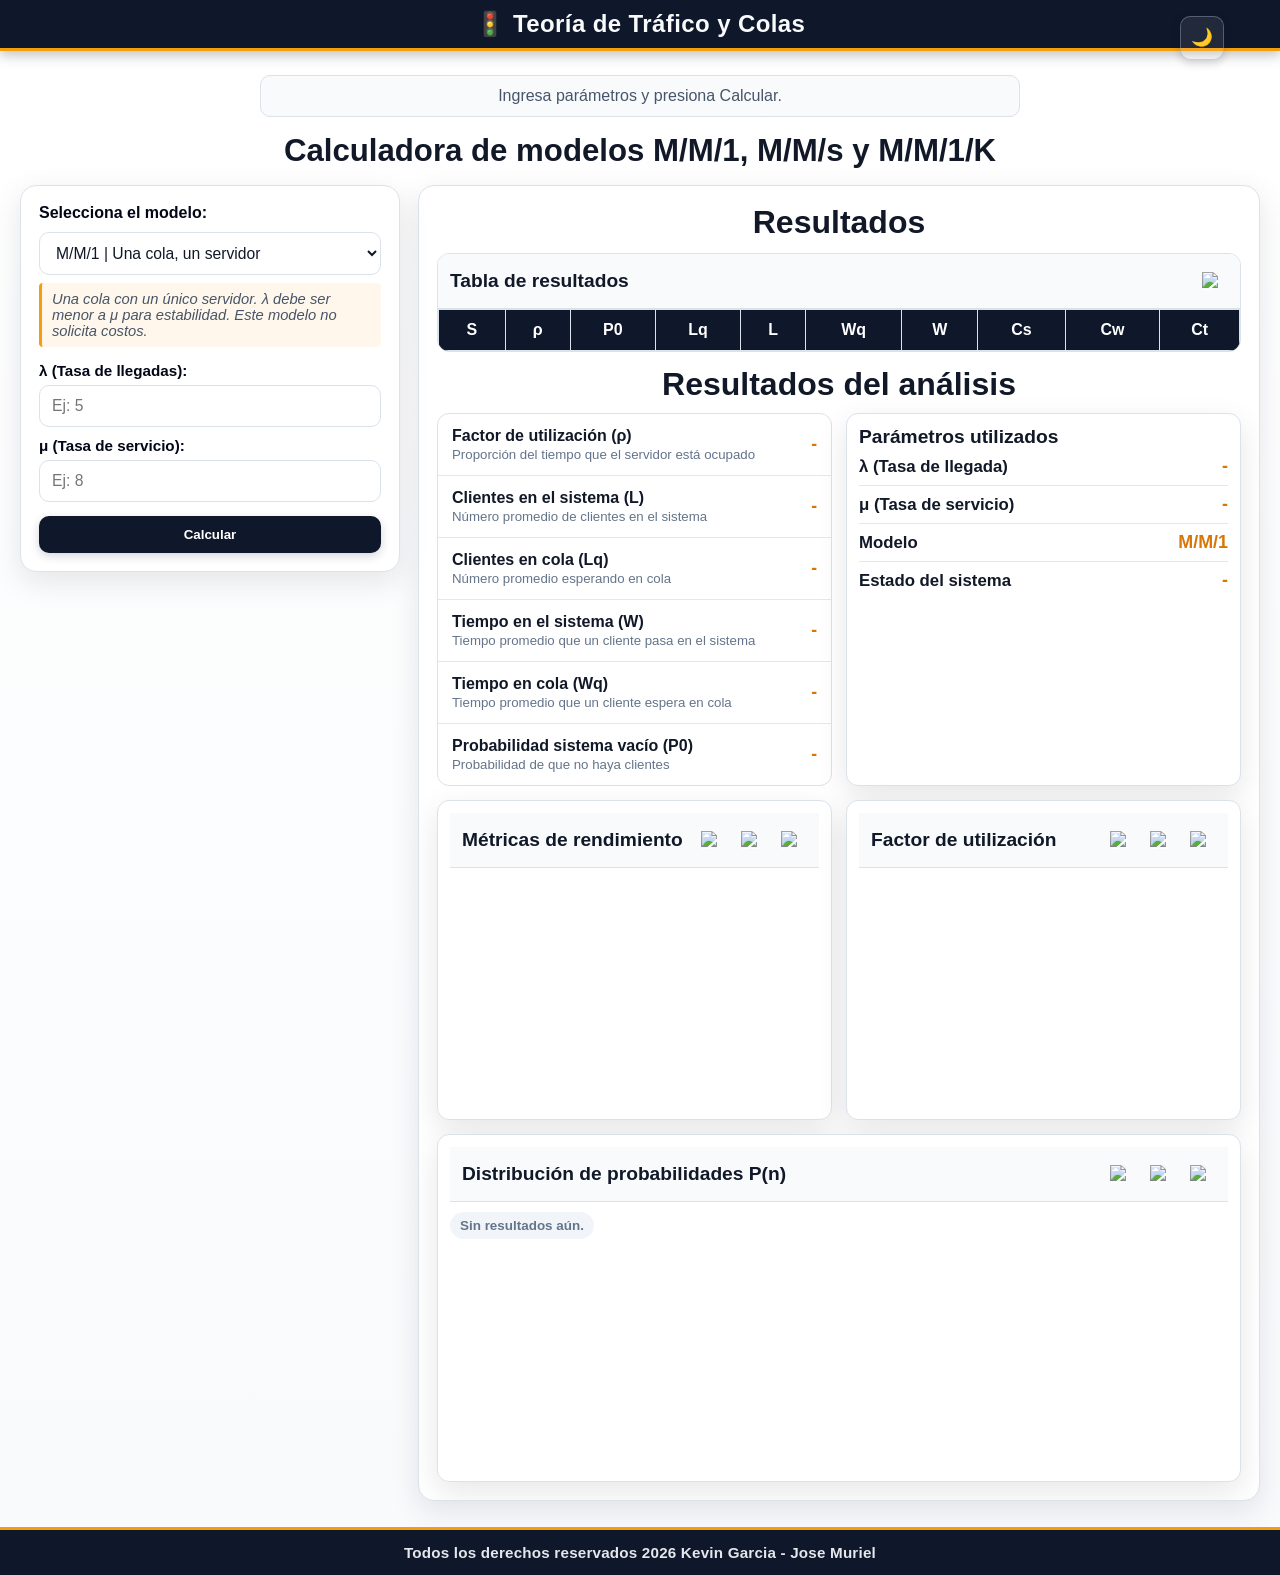
==== docs/index.html @ acb6f223 "Agregar descripciones en encabezados de tabla al pasar cursor" ====
﻿<!DOCTYPE html>
<html lang="es">
<head>
<meta charset="UTF-8">
<meta name="viewport" content="width=device-width, initial-scale=1.0">
<title>Teor&iacute;a de Tr&aacute;fico y Colas</title>
<link rel="icon" type="image/svg+xml" href="data:image/svg+xml,%3Csvg xmlns='http://www.w3.org/2000/svg' viewBox='0 0 100 100'%3E%3Ctext y='0.9em' font-size='90'%3E%F0%9F%9A%A6%3C/text%3E%3C/svg%3E">

<link rel="stylesheet" href="style.css">
<script src="https://cdn.jsdelivr.net/npm/chart.js"></script>

</head>

<body>

<nav class="navbar">
    <div class="navbar-inner">
        <div class="navbar-title"><span class="nav-icon" aria-hidden="true">&#128678;</span> Teor&iacute;a de Tr&aacute;fico y Colas</div>
        <button id="themeToggle" class="theme-toggle" type="button" aria-label="Cambiar tema" title="Cambiar tema">🌙</button>
    </div>
</nav>

<div class="main">

    <p id="estado" class="estado">Ingresa parámetros y presiona Calcular.</p>
    <p class="sub">Calculadora de modelos M/M/1, M/M/s y M/M/1/K</p>

    <div class="dashboard-layout">

    <section class="card section-card input-card">

        <div class="modelo-selector">
            <label for="modelo">Selecciona el modelo:</label>
            <select id="modelo" onchange="cambiarFormulario()">
                <option value="">-- Seleccionar modelo --</option>
                <option value="mm1">M/M/1 | Una cola, un servidor</option>
                <option value="mms">M/M/s | Una cola, m&uacute;ltiples servidores</option>
                <option value="mm1k">M/M/1/K | Una cola, un servidor, capacidad limitada</option>
            </select>
            <p id="modelo-desc" class="modelo-desc"></p>
        </div>

        <div id="formulario" class="form-grid"></div>

        <button type="button" onclick="calcular()" class="btn-calcular">Calcular</button>

    </section>

    <section class="resultados section-card">
        <h2>Resultados</h2>

        <div class="table-wrap">
            <div class="segment-header">
                <h3>Tabla de resultados</h3>
                <div class="icon-actions">
                    <button type="button" class="icon-btn" title="Exportar tabla a Excel" onclick="exportarExcel()"><img class="icon-btn-img" src="https://img.icons8.com/?size=100&id=8Q0JnVzEzZWf&format=png&color=000000" alt="Excel"></button>
                </div>
            </div>
            <table id="tabla">
                <thead>
                    <tr>
                        <th title="Número de servidores">S</th>
                        <th title="Factor de utilización del sistema">&rho;</th>
                        <th title="Probabilidad de sistema vacío">P0</th>
                        <th title="Número promedio de clientes en cola">Lq</th>
                        <th title="Número promedio de clientes en el sistema">L</th>
                        <th title="Tiempo promedio de espera en cola">Wq</th>
                        <th title="Tiempo promedio en el sistema">W</th>
                        <th title="Costo de servicio">Cs</th>
                        <th title="Costo de espera">Cw</th>
                        <th title="Costo total">Ct</th>
                    </tr>
                </thead>
                <tbody></tbody>
            </table>
            <p id="tableLimitNotice" class="table-limit-notice" style="display: none;"></p>
        </div>

        <h3 class="analisis-heading">Resultados del análisis</h3>

        <section id="analisisPanel" class="analisis-panel" aria-live="polite">
            <div class="analisis-bloques">
                <div class="analisis-col">
                    <div id="analisisRows" class="analisis-rows"></div>
                </div>

                <div class="analisis-col">
                    <article class="analisis-card section-card mini-card">
                        <h4>Parámetros utilizados</h4>
                        <div class="param-line"><span>&lambda; (Tasa de llegada)</span><strong id="paramLambda">-</strong></div>
                        <div class="param-line"><span>&mu; (Tasa de servicio)</span><strong id="paramMu">-</strong></div>
                        <div id="paramLineCs" class="param-line"><span>Cs (Costo de servicio)</span><strong id="paramCs">-</strong></div>
                        <div id="paramLineCw" class="param-line"><span>Cw (Costo de espera)</span><strong id="paramCw">-</strong></div>
                        <div class="param-line"><span>Modelo</span><strong id="paramModelo">-</strong></div>
                        <div class="param-line"><span>Estado del sistema</span><strong id="estadoSistema">-</strong></div>
                    </article>
                </div>

                <div class="analisis-col">
                    <article class="analisis-card section-card mini-card">
                        <div class="segment-header">
                            <h4>Métricas de rendimiento</h4>
                            <div class="icon-actions">
                                <button type="button" class="icon-btn" title="Exportar datos a Excel" onclick="exportarDatosGraficaExcel('metricas')"><img class="icon-btn-img" src="https://img.icons8.com/?size=100&id=8Q0JnVzEzZWf&format=png&color=000000" alt="Excel"></button>
                                <button type="button" class="icon-btn" title="Exportar gráfica a PDF" onclick="exportarPDF('metricasChart', 'metricas_rendimiento.pdf', 'Métricas de rendimiento')"><img class="icon-btn-img" src="https://img.icons8.com/?size=100&id=107446&format=png&color=000000" alt="PDF"></button>
                                <button type="button" class="icon-btn" title="Exportar gráfica como imagen" onclick="exportarGrafica('metricasChart', 'metricas_rendimiento.png')"><img class="icon-btn-img" src="https://img.icons8.com/?size=100&id=114320&format=png&color=000000" alt="Imagen"></button>
                            </div>
                        </div>
                        <canvas id="metricasChart"></canvas>
                    </article>
                </div>

                <div class="analisis-col">
                    <article class="analisis-card section-card mini-card">
                        <div class="segment-header">
                            <h4>Factor de utilización</h4>
                            <div class="icon-actions">
                                <button type="button" class="icon-btn" title="Exportar datos a Excel" onclick="exportarDatosGraficaExcel('utilizacion')"><img class="icon-btn-img" src="https://img.icons8.com/?size=100&id=8Q0JnVzEzZWf&format=png&color=000000" alt="Excel"></button>
                                <button type="button" class="icon-btn" title="Exportar gráfica a PDF" onclick="exportarPDF('utilizacionChart', 'factor_utilizacion.pdf', 'Factor de utilización')"><img class="icon-btn-img" src="https://img.icons8.com/?size=100&id=107446&format=png&color=000000" alt="PDF"></button>
                                <button type="button" class="icon-btn" title="Exportar gráfica como imagen" onclick="exportarGrafica('utilizacionChart', 'factor_utilizacion.png')"><img class="icon-btn-img" src="https://img.icons8.com/?size=100&id=114320&format=png&color=000000" alt="Imagen"></button>
                            </div>
                        </div>
                        <canvas id="utilizacionChart"></canvas>
                    </article>
                </div>

                <div id="pnCol" class="analisis-col">
                    <article class="analisis-card section-card mini-card">
                        <div class="segment-header">
                            <h4>Distribución de probabilidades P(n)</h4>
                            <div class="icon-actions">
                                <button type="button" class="icon-btn" title="Exportar datos a Excel" onclick="exportarDatosGraficaExcel('pn')"><img class="icon-btn-img" src="https://img.icons8.com/?size=100&id=8Q0JnVzEzZWf&format=png&color=000000" alt="Excel"></button>
                                <button type="button" class="icon-btn" title="Exportar gráfica a PDF" onclick="exportarPDF('pnChart', 'distribucion_pn.pdf', 'Distribución P(n)')"><img class="icon-btn-img" src="https://img.icons8.com/?size=100&id=107446&format=png&color=000000" alt="PDF"></button>
                                <button type="button" class="icon-btn" title="Exportar gráfica como imagen" onclick="exportarGrafica('pnChart', 'distribucion_pn.png')"><img class="icon-btn-img" src="https://img.icons8.com/?size=100&id=114320&format=png&color=000000" alt="Imagen"></button>
                            </div>
                        </div>
                        <div id="pnChips" class="pn-chips"></div>
                        <canvas id="pnChart"></canvas>
                    </article>
                </div>

                <div id="costosCol" class="analisis-col">
                    <article class="analisis-card section-card mini-card grafica-principal-card">
                        <div class="segment-header">
                            <h4>Gráfica de costos</h4>
                            <div class="icon-actions">
                                <button type="button" class="icon-btn" title="Exportar datos a Excel" onclick="exportarDatosGraficaExcel('costos')"><img class="icon-btn-img" src="https://img.icons8.com/?size=100&id=8Q0JnVzEzZWf&format=png&color=000000" alt="Excel"></button>
                                <button type="button" class="icon-btn" title="Exportar gráfica a PDF" onclick="exportarPDF('grafica', 'grafica_costos.pdf', 'Gráfica de costos')"><img class="icon-btn-img" src="https://img.icons8.com/?size=100&id=107446&format=png&color=000000" alt="PDF"></button>
                                <button type="button" class="icon-btn" title="Exportar gráfica como imagen" onclick="exportarGrafica('grafica', 'grafica_costos.png')"><img class="icon-btn-img" src="https://img.icons8.com/?size=100&id=114320&format=png&color=000000" alt="Imagen"></button>
                            </div>
                        </div>
                        <canvas id="grafica"></canvas>
                    </article>
                </div>
            </div>
        </section>
    </section>

    </div>

</div>

<footer class="footer">
    <p>Todos los derechos reservados 2026 Kevin Garcia - Jose Muriel</p>
</footer>

<div id="loadingOverlay" class="loading-overlay" aria-hidden="true">
    <div class="loading-spinner" aria-hidden="true"></div>
    <p>Calculando...</p>
</div>

<script src="script.js"></script>

<!-- jsPDF (PDF) -->
<script src="https://cdnjs.cloudflare.com/ajax/libs/jspdf/2.5.1/jspdf.umd.min.js"></script>

<!-- html2canvas (captura gr&aacute;fica) -->
<script src="https://cdnjs.cloudflare.com/ajax/libs/html2canvas/1.4.1/html2canvas.min.js"></script>

<!-- XLSX con estilos (exportar Excel con encabezados coloreados) -->
<script src="https://cdn.jsdelivr.net/npm/xlsx-js-style@1.2.0/dist/xlsx.bundle.js"></script>

<!-- ExcelJS (exportar grafica como imagen dentro de Excel) -->
<script src="https://cdn.jsdelivr.net/npm/exceljs@4.4.0/dist/exceljs.min.js"></script>
</body>
</html>
---- docs/style.css ----
﻿* {
    box-sizing: border-box;
}

:root {
    --nav-bg: #0f172a;
    --nav-border: #f59e0b;
    --surface: #ffffff;
    --surface-soft: #f8fafc;
    --text-main: #111827;
    --text-soft: #475569;
    --line: #dbe2ea;
    --shadow: 0 10px 30px rgba(15, 23, 42, 0.1);
    --input-bg: #ffffff;
    --table-bg: #ffffff;
    --table-text: #111827;
    --row-hover: #f8fafc;
}

body {
    margin: 0;
    font-family: "Segoe UI", sans-serif;
    background: linear-gradient(180deg, #ffffff 0%, #f8fafc 100%);
    color: var(--text-main);
    min-height: 100vh;
    display: flex;
    flex-direction: column;
}

body[data-theme="dark"] {
    background: linear-gradient(180deg, #1f2937 0%, #111827 100%);
}

body[data-theme="dark"] .sub {
    color: #f8fafc;
}

body[data-theme="dark"] .navbar,
body[data-theme="dark"] .footer {
    background: #f8fafc;
    border-color: #f59e0b;
}

body[data-theme="dark"] .navbar-title,
body[data-theme="dark"] .footer {
    color: #0f172a;
}

body[data-theme="dark"] .theme-toggle {
    background: #0f172a;
    color: #f8fafc;
    border-color: #0f172a;
}

body[data-theme="dark"] .theme-toggle:hover {
    background: #1e293b;
}

.navbar {
    position: sticky;
    top: 0;
    z-index: 100;
    width: 100%;
    background: var(--nav-bg);
    border-bottom: 3px solid var(--nav-border);
    box-shadow: 0 4px 12px rgba(0, 0, 0, 0.25);
}

.navbar-inner {
    max-width: 1200px;
    margin: 0 auto;
    padding: 10px 16px;
    display: flex;
    align-items: center;
    justify-content: center;
    position: relative;
}

.navbar-title {
    margin: 0;
    font-size: 24px;
    font-weight: 700;
    letter-spacing: 0.4px;
    color: #f8fafc;
    display: inline-flex;
    align-items: center;
    justify-content: center;
    gap: 8px;
}

.nav-icon {
    line-height: 1;
}

.theme-toggle {
    position: absolute;
    right: 16px;
    top: 50%;
    transform: translateY(-50%);
    width: 44px;
    height: 44px;
    min-width: 44px;
    padding: 0;
    border: 1px solid rgba(148, 163, 184, 0.45);
    background: rgba(255, 255, 255, 0.08);
    color: #f8fafc;
    border-radius: 10px;
    display: inline-flex;
    align-items: center;
    justify-content: center;
    font-size: 1.1rem;
    line-height: 1;
}

.theme-toggle:hover {
    background: rgba(255, 255, 255, 0.16);
}

.main {
    width: min(1240px, 100% - 36px);
    margin: 0 auto;
    padding: 24px 0 26px;
    flex: 1;
}

.estado {
    margin: 0 auto 16px;
    width: min(760px, 100%);
    padding: 11px 14px;
    border-radius: 10px;
    background: var(--surface-soft);
    border: 1px solid var(--line);
    color: var(--text-soft);
    text-align: center;
}

.estado.ok {
    border-color: rgba(22, 163, 74, 0.45);
}

.estado.error {
    border-color: rgba(220, 38, 38, 0.5);
    color: #991b1b;
}

.sub {
    text-align: center;
    color: var(--text-main);
    margin: 0 0 16px;
    font-size: clamp(1.35rem, 2.8vw, 1.95rem);
    font-weight: 800;
}

.section-card {
    background: var(--surface);
    border: 1px solid var(--line);
    border-radius: 16px;
    box-shadow: var(--shadow);
}

.dashboard-layout {
    display: grid;
    grid-template-columns: minmax(320px, 380px) minmax(0, 1fr);
    gap: 18px;
    align-items: start;
}

.card {
    width: 100%;
    margin: 0;
    padding: 18px;
    color: #020617;
}

.input-card {
    position: sticky;
    top: 86px;
}

.modelo-selector {
    margin-bottom: 14px;
}

.modelo-selector label {
    display: block;
    text-align: left;
    font-weight: 700;
    margin-bottom: 10px;
}

.modelo-desc {
    margin-top: 8px;
    font-size: 0.92rem;
    color: var(--text-soft);
    font-style: italic;
    padding: 8px 10px;
    background: rgba(245, 158, 11, 0.08);
    border-left: 3px solid #f59e0b;
    border-radius: 4px;
}

.form-grid {
    display: grid;
    grid-template-columns: 1fr;
    gap: 10px;
}

.param-group {
    display: grid;
    gap: 6px;
}

.param-group label {
    text-align: left;
    font-weight: 700;
    font-size: 0.95rem;
}

input,
select {
    width: 100%;
    padding: 11px 12px;
    border-radius: 10px;
    border: 1px solid var(--line);
    background: var(--input-bg);
    color: var(--text-main);
    font-size: 0.98rem;
}

input:focus,
select:focus {
    outline: none;
    border-color: #f59e0b;
    box-shadow: 0 0 0 3px rgba(245, 158, 11, 0.2);
}

button {
    position: relative;
    overflow: hidden;
    margin-top: 14px;
    padding: 11px 18px;
    border: none;
    background: var(--nav-bg);
    color: #ffffff;
    border-radius: 10px;
    cursor: pointer;
    transition: transform 0.2s ease, box-shadow 0.2s ease, background-color 0.2s ease;
    box-shadow: 0 3px 10px rgba(15, 23, 42, 0.18);
    font-weight: 700;
}

button:hover {
    background: #1e293b;
    transform: translateY(-2px);
    box-shadow: 0 8px 18px rgba(15, 23, 42, 0.28);
}

button:active {
    transform: translateY(0) scale(0.98);
}

button::after {
    content: "";
    position: absolute;
    top: 0;
    left: -130%;
    width: 120%;
    height: 100%;
    background: linear-gradient(120deg, transparent, rgba(255, 255, 255, 0.22), transparent);
    transition: left 0.45s ease;
}

button:hover::after {
    left: 120%;
}

.btn-calcular {
    width: 100%;
}

.resultados {
    margin-top: 0;
    padding: 18px;
    overflow: hidden;
}

.resultados h2 {
    margin: 0 0 12px;
    text-align: center;
    font-size: 2rem;
}

.table-wrap {
    border: 1px solid var(--line);
    border-radius: 12px;
    overflow: hidden;
    margin-bottom: 14px;
    background: #ffffff;
}

.table-limit-notice {
    margin: 10px 12px 12px;
    font-size: 0.92rem;
    color: var(--text-soft);
    font-weight: 600;
}

.segment-header {
    display: flex;
    align-items: center;
    justify-content: space-between;
    gap: 10px;
    padding: 10px 12px;
    border-bottom: 1px solid var(--line);
    background: #f8fafc;
}

.segment-header h3,
.segment-header h4 {
    margin: 0;
    font-size: 1.2rem;
}

.icon-actions {
    display: inline-flex;
    align-items: center;
    gap: 6px;
}

.icon-btn {
    margin-top: 0;
    width: 34px;
    min-width: 34px;
    height: 34px;
    padding: 0;
    border-radius: 8px;
    background: transparent;
    box-shadow: none;
    border: 1px solid transparent;
    display: inline-flex;
    align-items: center;
    justify-content: center;
    font-size: 16px;
    line-height: 1;
}

.icon-btn:hover {
    background: transparent;
    box-shadow: none;
    transform: none;
}

.icon-btn:active {
    transform: none;
}

.icon-btn::after {
    display: none;
}

.icon-btn-img {
    width: 18px;
    height: 18px;
    object-fit: contain;
    display: block;
    pointer-events: none;
}

.icon-btn:disabled {
    opacity: 0.45;
    cursor: not-allowed;
    box-shadow: none;
    transform: none;
}

table {
    margin: 0;
    border-collapse: collapse;
    width: 100%;
    background: var(--table-bg);
    color: var(--table-text);
}

th {
    background: var(--nav-bg);
    color: #ffffff;
}

th,
td {
    padding: 11px 10px;
    border: 1px solid var(--line);
    text-align: center;
}

tr:hover {
    background: var(--row-hover);
}

.inestable-row td {
    color: #b91c1c;
    background: #fef2f2;
}

.inestable-cell {
    font-weight: 800;
    color: #991b1b;
}

.analisis-heading {
    margin: 10px 0 10px;
    text-align: center;
    font-size: 2rem;
}

.analisis-panel {
    border: none;
    background: transparent;
}

.analisis-bloques {
    display: grid;
    grid-template-columns: repeat(2, minmax(0, 1fr));
    gap: 14px;
    grid-auto-rows: minmax(320px, auto);
}

.analisis-col {
    min-width: 0;
    display: flex;
}

.analisis-rows {
    border: 1px solid var(--line);
    border-radius: 12px;
    overflow: hidden;
    background: #ffffff;
    width: 100%;
    height: 100%;
    overflow-y: auto;
}

.analisis-col .mini-card {
    width: 100%;
    height: 100%;
    display: flex;
    flex-direction: column;
}

.analisis-col .mini-card canvas {
    flex: 1;
}

.analisis-row {
    display: flex;
    justify-content: space-between;
    gap: 14px;
    align-items: center;
    padding: 13px 14px;
    border-bottom: 1px solid #e5e7eb;
}

.analisis-row:last-child {
    border-bottom: none;
}

.analisis-nombre {
    margin: 0;
    font-weight: 800;
    font-size: 1rem;
}

.analisis-desc {
    margin: 2px 0 0;
    font-size: 0.83rem;
    color: #64748b;
}

.analisis-valor {
    color: #d97706;
    font-size: 1.1rem;
    white-space: nowrap;
}

.analisis-valor-inestable {
    color: #b91c1c;
}

.mini-card {
    padding: 12px;
    border-radius: 12px;
    min-height: 220px;
}

.mini-card h4 {
    margin: 0;
    font-size: 1.2rem;
}

.param-line {
    display: flex;
    align-items: center;
    justify-content: space-between;
    gap: 10px;
    padding: 8px 0;
    border-bottom: 1px solid #e5e7eb;
    font-size: 1.05rem;
    font-weight: 700;
}

.param-line:last-child {
    border-bottom: none;
}

.param-line strong {
    color: #d97706;
    font-size: 1.12rem;
    font-weight: 800;
}

.param-line strong.estado-estable {
    color: #15803d;
}

.param-line strong.estado-inestable {
    color: #b91c1c;
}

.pn-chips {
    display: flex;
    flex-wrap: wrap;
    gap: 8px;
    margin: 10px 0;
}

.pn-chip,
.chip-muted {
    display: inline-flex;
    align-items: center;
    padding: 6px 10px;
    border-radius: 999px;
    font-size: 0.84rem;
    font-weight: 700;
}

.pn-chip {
    background: #e2e8f0;
    color: #334155;
}

.chip-muted {
    background: #f1f5f9;
    color: #64748b;
    font-weight: 600;
}

#metricasChart,
#utilizacionChart,
#pnChart {
    width: 100% !important;
    height: 220px !important;
    max-height: 220px !important;
}

#grafica {
    width: 100% !important;
    height: 280px !important;
    max-height: 280px !important;
}

.footer {
    margin-top: 0;
    padding: 14px 20px;
    background: var(--nav-bg);
    color: #e5e7eb;
    text-align: center;
    font-size: 0.95rem;
    border-top: 3px solid var(--nav-border);
}

.footer p {
    margin: 0;
    font-weight: 600;
    letter-spacing: 0.2px;
}

.loading-overlay {
    position: fixed;
    inset: 0;
    display: none;
    flex-direction: column;
    align-items: center;
    justify-content: center;
    gap: 10px;
    background: rgba(255, 255, 255, 0.55);
    backdrop-filter: blur(1px);
    z-index: 1000;
}

.loading-overlay.active {
    display: flex;
}

.loading-overlay p {
    margin: 0;
    color: var(--nav-bg);
    font-weight: 700;
    letter-spacing: 0.3px;
}

.loading-spinner {
    width: 74px;
    height: 74px;
    border-radius: 50%;
    background: conic-gradient(
        from 0deg,
        var(--nav-bg) 0 52deg,
        transparent 52deg 104deg,
        var(--nav-bg) 104deg 156deg,
        transparent 156deg 208deg,
        var(--nav-bg) 208deg 260deg,
        transparent 260deg 312deg,
        var(--nav-bg) 312deg 360deg
    );
    -webkit-mask: radial-gradient(farthest-side, transparent calc(100% - 11px), #000 calc(100% - 10px));
    mask: radial-gradient(farthest-side, transparent calc(100% - 11px), #000 calc(100% - 10px));
    filter: drop-shadow(0 0 8px rgba(15, 23, 42, 0.35));
    animation: spin 0.95s linear infinite;
}

@keyframes spin {
    to {
        transform: rotate(360deg);
    }
}

@media (max-width: 1180px) {
    .dashboard-layout {
        grid-template-columns: 1fr;
    }

    .input-card {
        position: static;
    }
}

@media (max-width: 900px) {
    .main {
        width: min(980px, 100% - 20px);
        padding: 16px 0 20px;
    }

    .analisis-bloques {
        grid-template-columns: 1fr;
        grid-auto-rows: auto;
    }

    #metricasChart,
    #utilizacionChart,
    #pnChart,
    #grafica {
        height: 210px !important;
        max-height: 210px !important;
    }

    .resultados h2,
    .analisis-heading {
        font-size: 1.7rem;
    }
}

@media (max-width: 768px) {
    .navbar-inner {
        padding: 10px;
    }

    .theme-toggle {
        position: static;
        transform: none;
        min-width: 110px;
        font-size: 0.86rem;
        padding: 8px 10px;
        margin-left: auto;
    }

    .navbar-title {
        font-size: 20px;
    }

    .resultados,
    .card {
        padding: 12px;
    }

    .segment-header h3,
    .segment-header h4 {
        font-size: 1rem;
    }
}

@media (max-width: 480px) {
    .navbar-inner {
        flex-wrap: wrap;
        justify-content: center;
        gap: 8px;
    }

    .theme-toggle {
        margin-left: 0;
    }

    .navbar-title {
        font-size: 18px;
    }

    input,
    select {
        font-size: 0.94rem;
        padding: 10px;
    }

    th,
    td {
        font-size: 12px;
        padding: 8px 6px;
    }
}
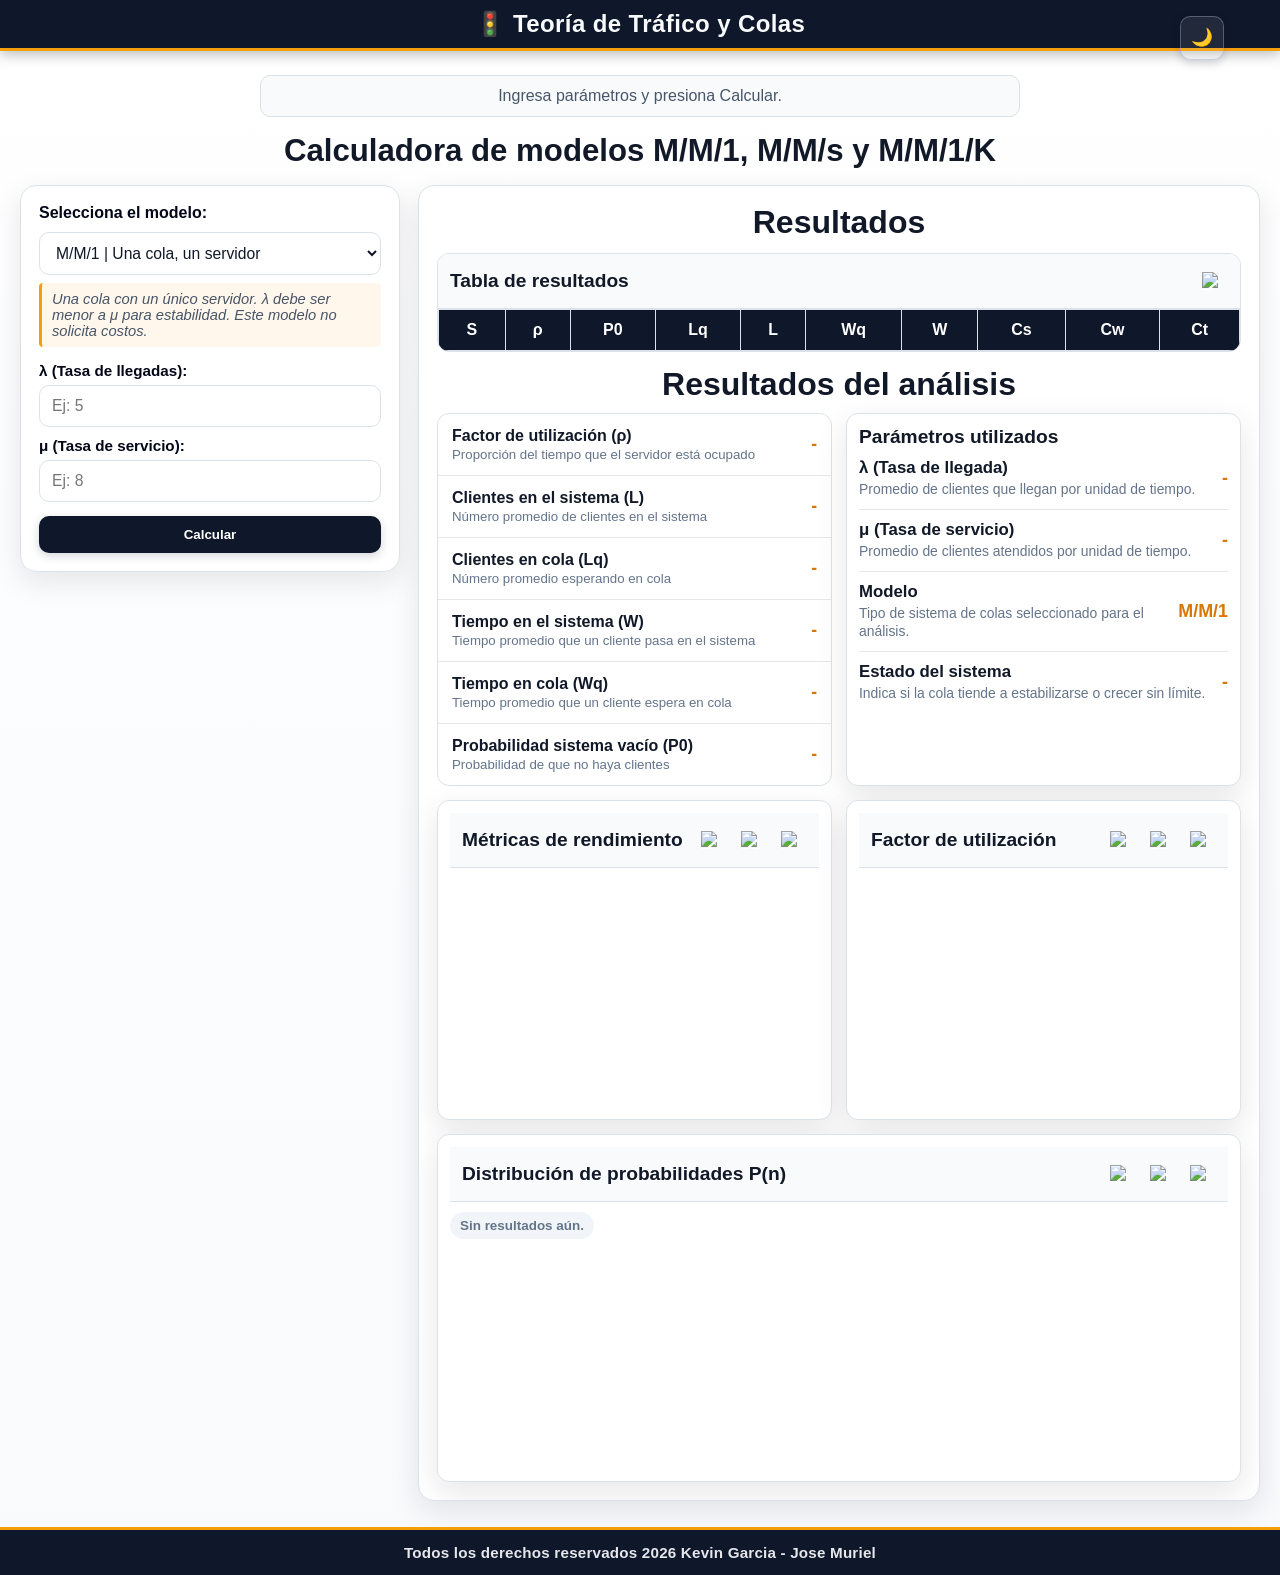
==== commit 861ee55c: "Agregar descripciones en tarjeta de parámetros utilizados" ====
--- a/docs/index.html
+++ b/docs/index.html
@@ -87,12 +87,48 @@
                 <div class="analisis-col">
                     <article class="analisis-card section-card mini-card">
                         <h4>Parámetros utilizados</h4>
-                        <div class="param-line"><span>&lambda; (Tasa de llegada)</span><strong id="paramLambda">-</strong></div>
-                        <div class="param-line"><span>&mu; (Tasa de servicio)</span><strong id="paramMu">-</strong></div>
-                        <div id="paramLineCs" class="param-line"><span>Cs (Costo de servicio)</span><strong id="paramCs">-</strong></div>
-                        <div id="paramLineCw" class="param-line"><span>Cw (Costo de espera)</span><strong id="paramCw">-</strong></div>
-                        <div class="param-line"><span>Modelo</span><strong id="paramModelo">-</strong></div>
-                        <div class="param-line"><span>Estado del sistema</span><strong id="estadoSistema">-</strong></div>
+                        <div class="param-line">
+                            <div class="param-text">
+                                <p class="param-nombre">&lambda; (Tasa de llegada)</p>
+                                <p class="param-desc">Promedio de clientes que llegan por unidad de tiempo.</p>
+                            </div>
+                            <strong id="paramLambda">-</strong>
+                        </div>
+                        <div class="param-line">
+                            <div class="param-text">
+                                <p class="param-nombre">&mu; (Tasa de servicio)</p>
+                                <p class="param-desc">Promedio de clientes atendidos por unidad de tiempo.</p>
+                            </div>
+                            <strong id="paramMu">-</strong>
+                        </div>
+                        <div id="paramLineCs" class="param-line">
+                            <div class="param-text">
+                                <p class="param-nombre">Cs (Costo de servicio)</p>
+                                <p class="param-desc">Costo asociado a mantener un servidor operando.</p>
+                            </div>
+                            <strong id="paramCs">-</strong>
+                        </div>
+                        <div id="paramLineCw" class="param-line">
+                            <div class="param-text">
+                                <p class="param-nombre">Cw (Costo de espera)</p>
+                                <p class="param-desc">Costo por cliente en cola o esperando atención.</p>
+                            </div>
+                            <strong id="paramCw">-</strong>
+                        </div>
+                        <div class="param-line">
+                            <div class="param-text">
+                                <p class="param-nombre">Modelo</p>
+                                <p class="param-desc">Tipo de sistema de colas seleccionado para el análisis.</p>
+                            </div>
+                            <strong id="paramModelo">-</strong>
+                        </div>
+                        <div class="param-line">
+                            <div class="param-text">
+                                <p class="param-nombre">Estado del sistema</p>
+                                <p class="param-desc">Indica si la cola tiende a estabilizarse o crecer sin límite.</p>
+                            </div>
+                            <strong id="estadoSistema">-</strong>
+                        </div>
                     </article>
                 </div>
 
--- a/docs/style.css
+++ b/docs/style.css
@@ -499,20 +499,37 @@
 
 .param-line {
     display: flex;
-    align-items: center;
+    align-items: flex-start;
     justify-content: space-between;
     gap: 10px;
-    padding: 8px 0;
+    padding: 10px 0;
     border-bottom: 1px solid #e5e7eb;
+}
+
+.param-text {
+    flex: 1;
+}
+
+.param-nombre {
+    margin: 0;
     font-size: 1.05rem;
     font-weight: 700;
 }
 
+.param-desc {
+    margin: 2px 0 0;
+    color: #64748b;
+    font-size: 0.87rem;
+    line-height: 1.35;
+    font-weight: 500;
+}
+
 .param-line:last-child {
     border-bottom: none;
 }
 
 .param-line strong {
+    align-self: center;
     color: #d97706;
     font-size: 1.12rem;
     font-weight: 800;
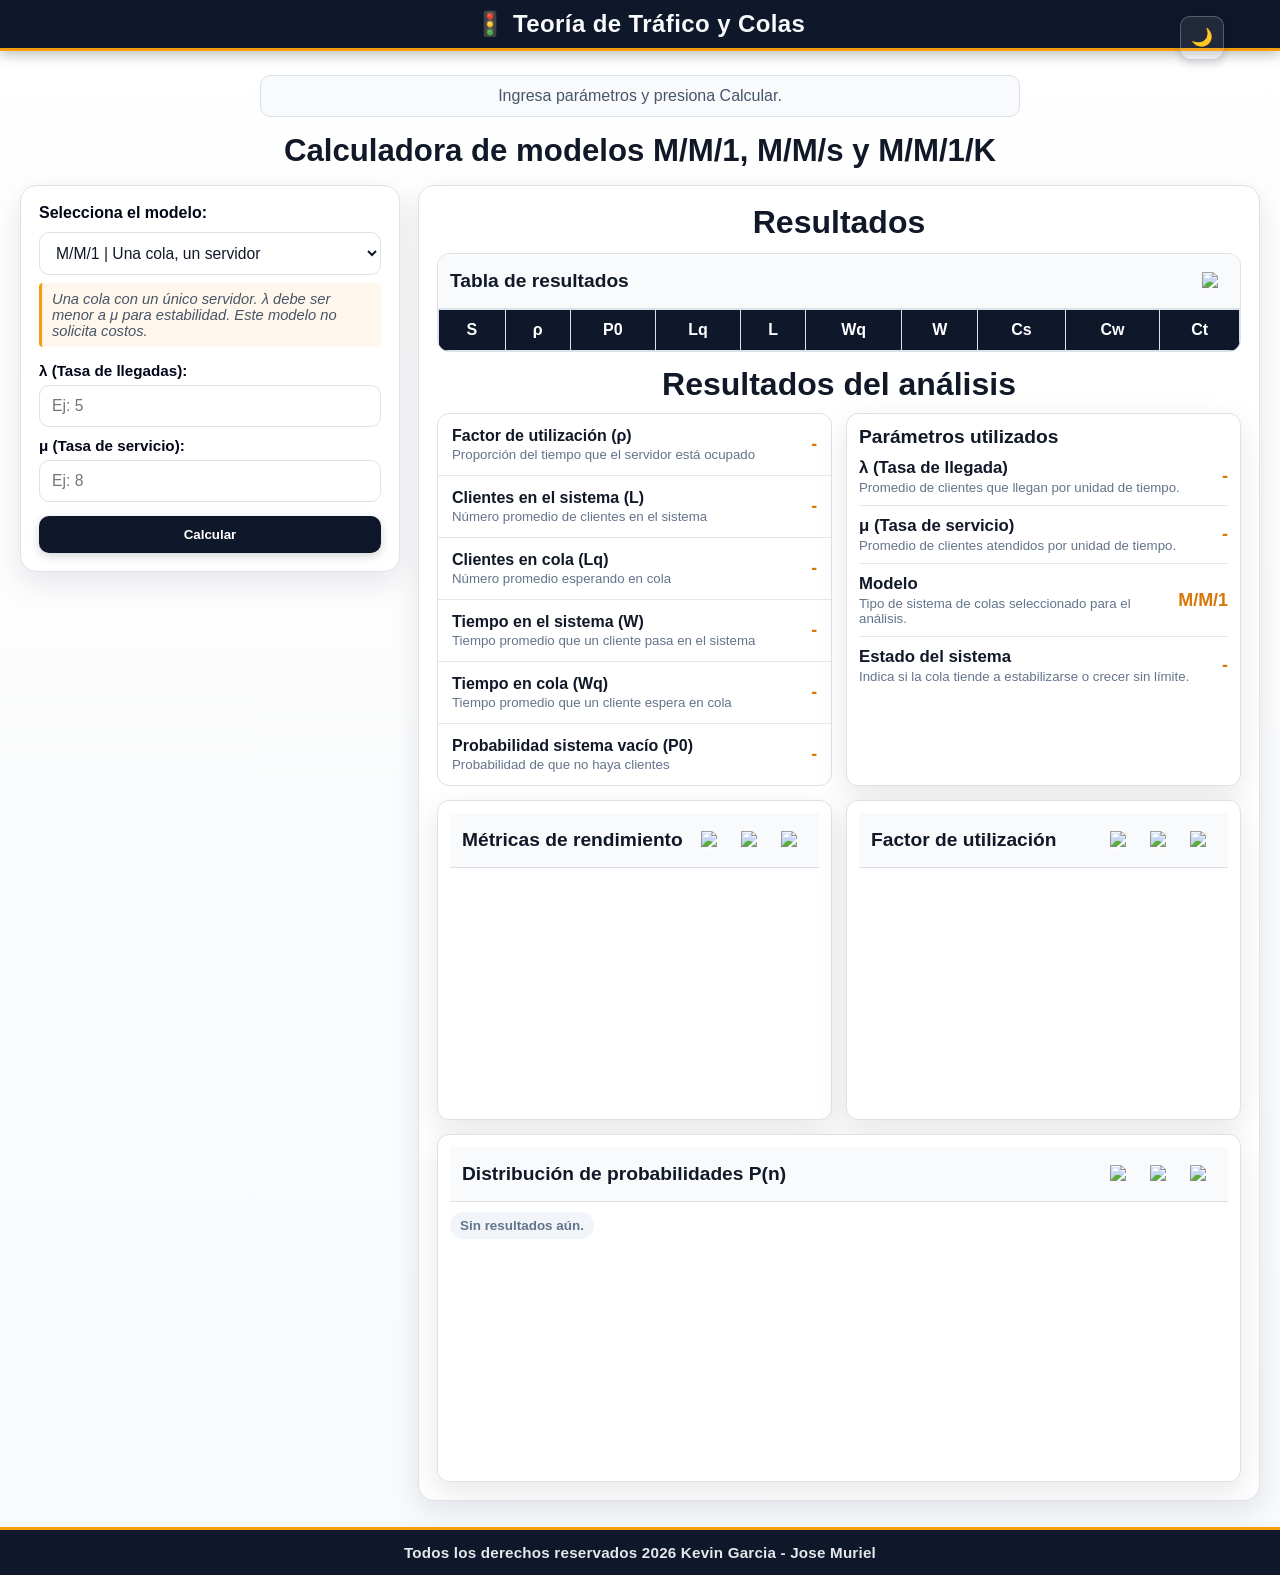
==== commit 17f2e84e: "Igualar fondo de tarjeta de parámetros con panel de análisis" ====
--- a/docs/index.html
+++ b/docs/index.html
@@ -85,7 +85,7 @@
                 </div>
 
                 <div class="analisis-col">
-                    <article class="analisis-card section-card mini-card">
+                    <article id="parametrosCard" class="analisis-card section-card mini-card">
                         <h4>Parámetros utilizados</h4>
                         <div class="param-line">
                             <div class="param-text">
--- a/docs/style.css
+++ b/docs/style.css
@@ -497,6 +497,10 @@
     font-size: 1.2rem;
 }
 
+#parametrosCard {
+    background: #ffffff;
+}
+
 .param-line {
     display: flex;
     align-items: flex-start;
@@ -519,9 +523,7 @@
 .param-desc {
     margin: 2px 0 0;
     color: #64748b;
-    font-size: 0.87rem;
-    line-height: 1.35;
-    font-weight: 500;
+    font-size: 0.83rem;
 }
 
 .param-line:last-child {
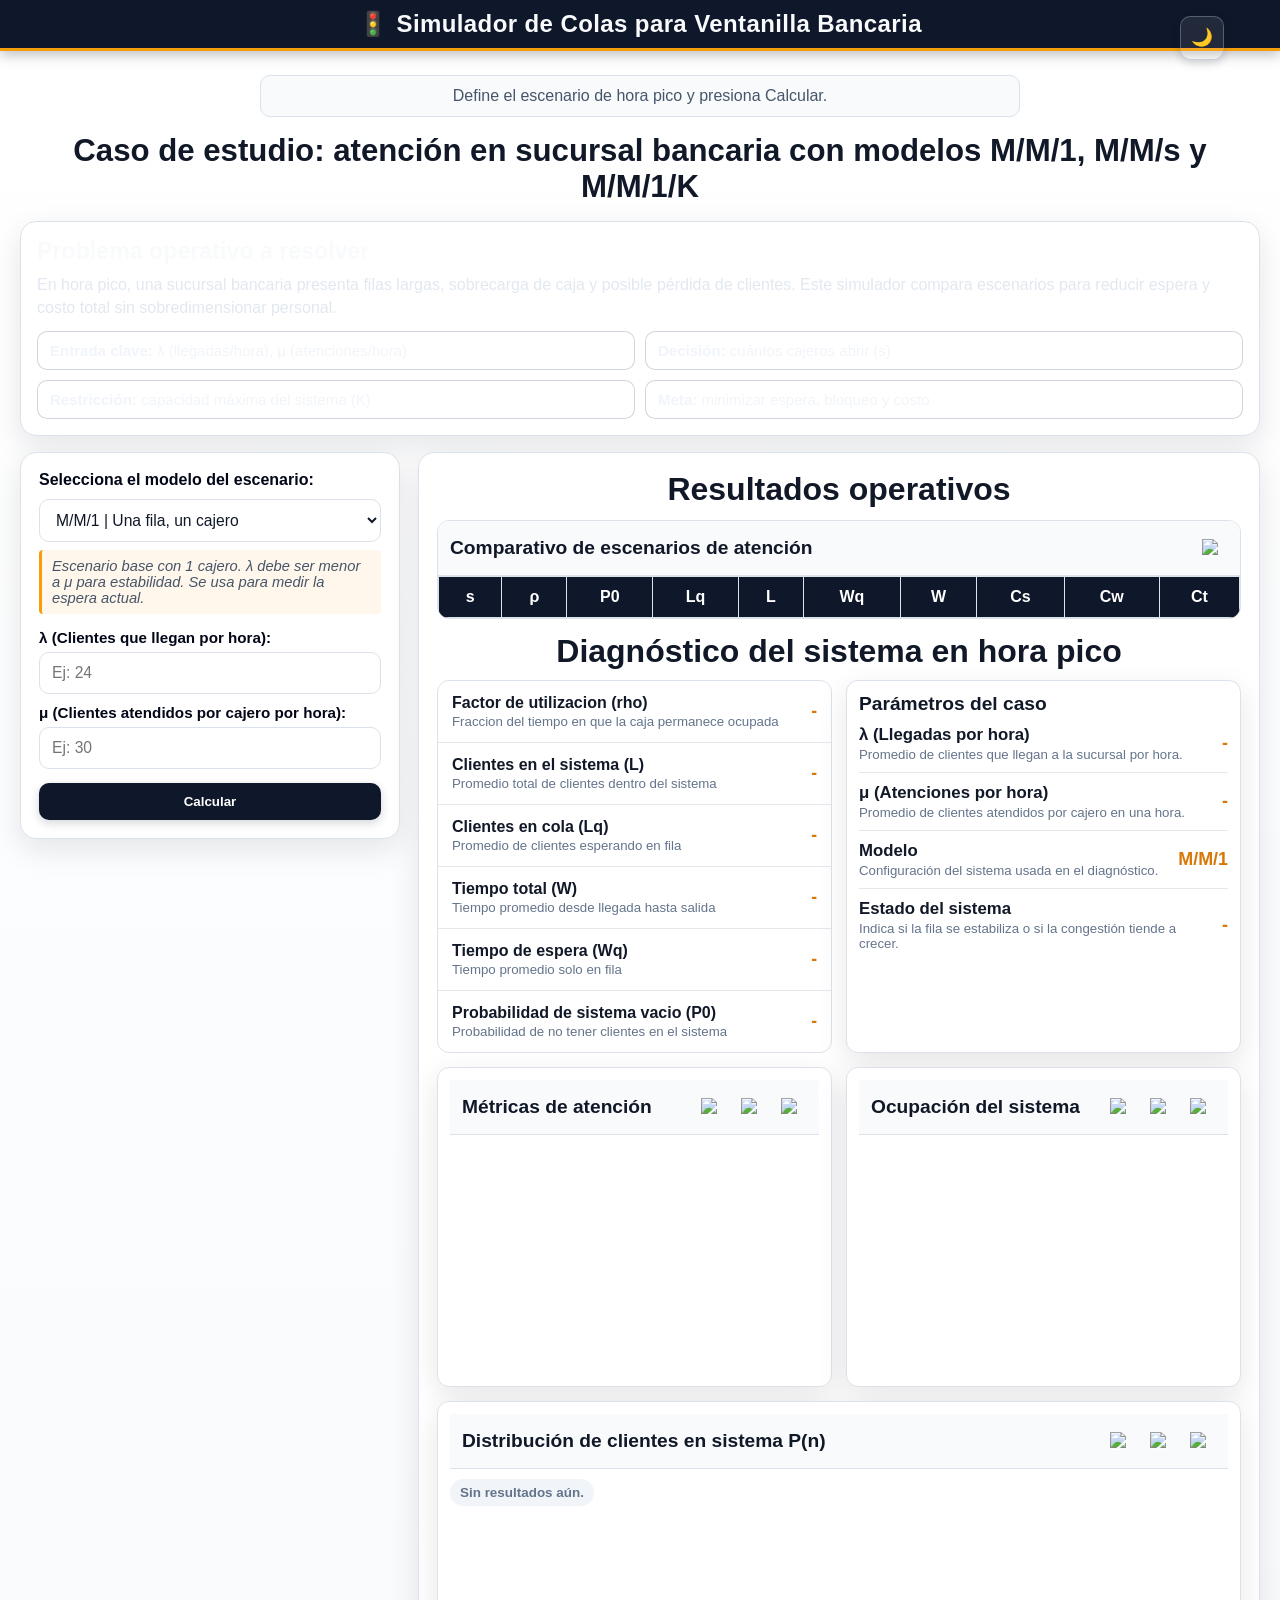
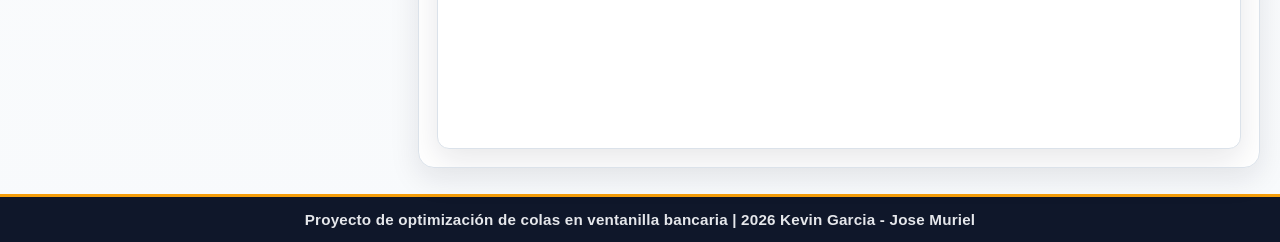
==== commit 9ac493b1: "Adapt banking queue simulator UI" ====
--- a/docs/index.html
+++ b/docs/index.html
@@ -3,7 +3,7 @@
 <head>
 <meta charset="UTF-8">
 <meta name="viewport" content="width=device-width, initial-scale=1.0">
-<title>Teor&iacute;a de Tr&aacute;fico y Colas</title>
+<title>Simulador de Colas para Ventanilla Bancaria</title>
 <link rel="icon" type="image/svg+xml" href="data:image/svg+xml,%3Csvg xmlns='http://www.w3.org/2000/svg' viewBox='0 0 100 100'%3E%3Ctext y='0.9em' font-size='90'%3E%F0%9F%9A%A6%3C/text%3E%3C/svg%3E">
 
 <link rel="stylesheet" href="style.css">
@@ -15,27 +15,41 @@
 
 <nav class="navbar">
     <div class="navbar-inner">
-        <div class="navbar-title"><span class="nav-icon" aria-hidden="true">&#128678;</span> Teor&iacute;a de Tr&aacute;fico y Colas</div>
+        <div class="navbar-title"><span class="nav-icon" aria-hidden="true">&#128678;</span> Simulador de Colas para Ventanilla Bancaria</div>
         <button id="themeToggle" class="theme-toggle" type="button" aria-label="Cambiar tema" title="Cambiar tema">🌙</button>
     </div>
 </nav>
 
 <div class="main">
 
-    <p id="estado" class="estado">Ingresa parámetros y presiona Calcular.</p>
-    <p class="sub">Calculadora de modelos M/M/1, M/M/s y M/M/1/K</p>
+    <p id="estado" class="estado">Define el escenario de hora pico y presiona Calcular.</p>
+    <p class="sub">Caso de estudio: atenci&oacute;n en sucursal bancaria con modelos M/M/1, M/M/s y M/M/1/K</p>
+
+    <section class="contexto-banner section-card">
+        <h2>Problema operativo a resolver</h2>
+        <p>
+            En hora pico, una sucursal bancaria presenta filas largas, sobrecarga de caja y posible p&eacute;rdida de clientes.
+            Este simulador compara escenarios para reducir espera y costo total sin sobredimensionar personal.
+        </p>
+        <div class="contexto-grid">
+            <div class="contexto-item"><strong>Entrada clave:</strong> &lambda; (llegadas/hora), &mu; (atenciones/hora)</div>
+            <div class="contexto-item"><strong>Decisi&oacute;n:</strong> cu&aacute;ntos cajeros abrir (s)</div>
+            <div class="contexto-item"><strong>Restricci&oacute;n:</strong> capacidad m&aacute;xima del sistema (K)</div>
+            <div class="contexto-item"><strong>Meta:</strong> minimizar espera, bloqueo y costo</div>
+        </div>
+    </section>
 
     <div class="dashboard-layout">
 
     <section class="card section-card input-card">
 
         <div class="modelo-selector">
-            <label for="modelo">Selecciona el modelo:</label>
+            <label for="modelo">Selecciona el modelo del escenario:</label>
             <select id="modelo" onchange="cambiarFormulario()">
                 <option value="">-- Seleccionar modelo --</option>
-                <option value="mm1">M/M/1 | Una cola, un servidor</option>
-                <option value="mms">M/M/s | Una cola, m&uacute;ltiples servidores</option>
-                <option value="mm1k">M/M/1/K | Una cola, un servidor, capacidad limitada</option>
+                <option value="mm1">M/M/1 | Una fila, un cajero</option>
+                <option value="mms">M/M/s | Una fila, varios cajeros</option>
+                <option value="mm1k">M/M/1/K | Una fila, un cajero, aforo limitado</option>
             </select>
             <p id="modelo-desc" class="modelo-desc"></p>
         </div>
@@ -47,11 +61,11 @@
     </section>
 
     <section class="resultados section-card">
-        <h2>Resultados</h2>
+        <h2>Resultados operativos</h2>
 
         <div class="table-wrap">
             <div class="segment-header">
-                <h3>Tabla de resultados</h3>
+                <h3>Comparativo de escenarios de atenci&oacute;n</h3>
                 <div class="icon-actions">
                     <button type="button" class="icon-btn" title="Exportar tabla a Excel" onclick="exportarExcel()"><img class="icon-btn-img" src="https://img.icons8.com/?size=100&id=8Q0JnVzEzZWf&format=png&color=000000" alt="Excel"></button>
                 </div>
@@ -59,16 +73,16 @@
             <table id="tabla">
                 <thead>
                     <tr>
-                        <th title="Número de servidores">S</th>
-                        <th title="Factor de utilización del sistema">&rho;</th>
-                        <th title="Probabilidad de sistema vacío">P0</th>
-                        <th title="Número promedio de clientes en cola">Lq</th>
-                        <th title="Número promedio de clientes en el sistema">L</th>
-                        <th title="Tiempo promedio de espera en cola">Wq</th>
-                        <th title="Tiempo promedio en el sistema">W</th>
-                        <th title="Costo de servicio">Cs</th>
-                        <th title="Costo de espera">Cw</th>
-                        <th title="Costo total">Ct</th>
+                        <th title="Cajeros activos en el escenario">s</th>
+                        <th title="Factor de utilizaci&oacute;n del sistema">&rho;</th>
+                        <th title="Probabilidad de sistema vac&iacute;o">P0</th>
+                        <th title="Clientes promedio en cola">Lq</th>
+                        <th title="Clientes promedio en el sistema">L</th>
+                        <th title="Tiempo promedio de espera">Wq</th>
+                        <th title="Tiempo promedio total en sistema">W</th>
+                        <th title="Costo de servicio por escenario">Cs</th>
+                        <th title="Costo de espera acumulado">Cw</th>
+                        <th title="Costo total del escenario">Ct</th>
                     </tr>
                 </thead>
                 <tbody></tbody>
@@ -76,7 +90,7 @@
             <p id="tableLimitNotice" class="table-limit-notice" style="display: none;"></p>
         </div>
 
-        <h3 class="analisis-heading">Resultados del análisis</h3>
+        <h3 class="analisis-heading">Diagn&oacute;stico del sistema en hora pico</h3>
 
         <section id="analisisPanel" class="analisis-panel" aria-live="polite">
             <div class="analisis-bloques">
@@ -86,46 +100,46 @@
 
                 <div class="analisis-col">
                     <article id="parametrosCard" class="analisis-card section-card mini-card">
-                        <h4>Parámetros utilizados</h4>
-                        <div class="param-line">
-                            <div class="param-text">
-                                <p class="param-nombre">&lambda; (Tasa de llegada)</p>
-                                <p class="param-desc">Promedio de clientes que llegan por unidad de tiempo.</p>
+                        <h4>Par&aacute;metros del caso</h4>
+                        <div class="param-line">
+                            <div class="param-text">
+                                <p class="param-nombre">&lambda; (Llegadas por hora)</p>
+                                <p class="param-desc">Promedio de clientes que llegan a la sucursal por hora.</p>
                             </div>
                             <strong id="paramLambda">-</strong>
                         </div>
                         <div class="param-line">
                             <div class="param-text">
-                                <p class="param-nombre">&mu; (Tasa de servicio)</p>
-                                <p class="param-desc">Promedio de clientes atendidos por unidad de tiempo.</p>
+                                <p class="param-nombre">&mu; (Atenciones por hora)</p>
+                                <p class="param-desc">Promedio de clientes atendidos por cajero en una hora.</p>
                             </div>
                             <strong id="paramMu">-</strong>
                         </div>
                         <div id="paramLineCs" class="param-line">
                             <div class="param-text">
                                 <p class="param-nombre">Cs (Costo de servicio)</p>
-                                <p class="param-desc">Costo asociado a mantener un servidor operando.</p>
+                                <p class="param-desc">Costo de mantener habilitado un cajero en el turno analizado.</p>
                             </div>
                             <strong id="paramCs">-</strong>
                         </div>
                         <div id="paramLineCw" class="param-line">
                             <div class="param-text">
                                 <p class="param-nombre">Cw (Costo de espera)</p>
-                                <p class="param-desc">Costo por cliente en cola o esperando atención.</p>
+                                <p class="param-desc">Costo asociado al tiempo de espera de los clientes.</p>
                             </div>
                             <strong id="paramCw">-</strong>
                         </div>
                         <div class="param-line">
                             <div class="param-text">
                                 <p class="param-nombre">Modelo</p>
-                                <p class="param-desc">Tipo de sistema de colas seleccionado para el análisis.</p>
+                                <p class="param-desc">Configuraci&oacute;n del sistema usada en el diagn&oacute;stico.</p>
                             </div>
                             <strong id="paramModelo">-</strong>
                         </div>
                         <div class="param-line">
                             <div class="param-text">
                                 <p class="param-nombre">Estado del sistema</p>
-                                <p class="param-desc">Indica si la cola tiende a estabilizarse o crecer sin límite.</p>
+                                <p class="param-desc">Indica si la fila se estabiliza o si la congesti&oacute;n tiende a crecer.</p>
                             </div>
                             <strong id="estadoSistema">-</strong>
                         </div>
@@ -135,11 +149,11 @@
                 <div class="analisis-col">
                     <article class="analisis-card section-card mini-card">
                         <div class="segment-header">
-                            <h4>Métricas de rendimiento</h4>
+                            <h4>M&eacute;tricas de atenci&oacute;n</h4>
                             <div class="icon-actions">
                                 <button type="button" class="icon-btn" title="Exportar datos a Excel" onclick="exportarDatosGraficaExcel('metricas')"><img class="icon-btn-img" src="https://img.icons8.com/?size=100&id=8Q0JnVzEzZWf&format=png&color=000000" alt="Excel"></button>
-                                <button type="button" class="icon-btn" title="Exportar gráfica a PDF" onclick="exportarPDF('metricasChart', 'metricas_rendimiento.pdf', 'Métricas de rendimiento')"><img class="icon-btn-img" src="https://img.icons8.com/?size=100&id=107446&format=png&color=000000" alt="PDF"></button>
-                                <button type="button" class="icon-btn" title="Exportar gráfica como imagen" onclick="exportarGrafica('metricasChart', 'metricas_rendimiento.png')"><img class="icon-btn-img" src="https://img.icons8.com/?size=100&id=114320&format=png&color=000000" alt="Imagen"></button>
+                                <button type="button" class="icon-btn" title="Exportar gráfica a PDF" onclick="exportarPDF('metricasChart', 'metricas_atencion.pdf', 'M&eacute;tricas de atenci&oacute;n')"><img class="icon-btn-img" src="https://img.icons8.com/?size=100&id=107446&format=png&color=000000" alt="PDF"></button>
+                                <button type="button" class="icon-btn" title="Exportar gráfica como imagen" onclick="exportarGrafica('metricasChart', 'metricas_atencion.png')"><img class="icon-btn-img" src="https://img.icons8.com/?size=100&id=114320&format=png&color=000000" alt="Imagen"></button>
                             </div>
                         </div>
                         <canvas id="metricasChart"></canvas>
@@ -149,11 +163,11 @@
                 <div class="analisis-col">
                     <article class="analisis-card section-card mini-card">
                         <div class="segment-header">
-                            <h4>Factor de utilización</h4>
+                            <h4>Ocupaci&oacute;n del sistema</h4>
                             <div class="icon-actions">
                                 <button type="button" class="icon-btn" title="Exportar datos a Excel" onclick="exportarDatosGraficaExcel('utilizacion')"><img class="icon-btn-img" src="https://img.icons8.com/?size=100&id=8Q0JnVzEzZWf&format=png&color=000000" alt="Excel"></button>
-                                <button type="button" class="icon-btn" title="Exportar gráfica a PDF" onclick="exportarPDF('utilizacionChart', 'factor_utilizacion.pdf', 'Factor de utilización')"><img class="icon-btn-img" src="https://img.icons8.com/?size=100&id=107446&format=png&color=000000" alt="PDF"></button>
-                                <button type="button" class="icon-btn" title="Exportar gráfica como imagen" onclick="exportarGrafica('utilizacionChart', 'factor_utilizacion.png')"><img class="icon-btn-img" src="https://img.icons8.com/?size=100&id=114320&format=png&color=000000" alt="Imagen"></button>
+                                <button type="button" class="icon-btn" title="Exportar gráfica a PDF" onclick="exportarPDF('utilizacionChart', 'ocupacion_sistema.pdf', 'Ocupaci&oacute;n del sistema')"><img class="icon-btn-img" src="https://img.icons8.com/?size=100&id=107446&format=png&color=000000" alt="PDF"></button>
+                                <button type="button" class="icon-btn" title="Exportar gráfica como imagen" onclick="exportarGrafica('utilizacionChart', 'ocupacion_sistema.png')"><img class="icon-btn-img" src="https://img.icons8.com/?size=100&id=114320&format=png&color=000000" alt="Imagen"></button>
                             </div>
                         </div>
                         <canvas id="utilizacionChart"></canvas>
@@ -163,11 +177,11 @@
                 <div id="pnCol" class="analisis-col">
                     <article class="analisis-card section-card mini-card">
                         <div class="segment-header">
-                            <h4>Distribución de probabilidades P(n)</h4>
+                            <h4>Distribuci&oacute;n de clientes en sistema P(n)</h4>
                             <div class="icon-actions">
                                 <button type="button" class="icon-btn" title="Exportar datos a Excel" onclick="exportarDatosGraficaExcel('pn')"><img class="icon-btn-img" src="https://img.icons8.com/?size=100&id=8Q0JnVzEzZWf&format=png&color=000000" alt="Excel"></button>
-                                <button type="button" class="icon-btn" title="Exportar gráfica a PDF" onclick="exportarPDF('pnChart', 'distribucion_pn.pdf', 'Distribución P(n)')"><img class="icon-btn-img" src="https://img.icons8.com/?size=100&id=107446&format=png&color=000000" alt="PDF"></button>
-                                <button type="button" class="icon-btn" title="Exportar gráfica como imagen" onclick="exportarGrafica('pnChart', 'distribucion_pn.png')"><img class="icon-btn-img" src="https://img.icons8.com/?size=100&id=114320&format=png&color=000000" alt="Imagen"></button>
+                                <button type="button" class="icon-btn" title="Exportar gráfica a PDF" onclick="exportarPDF('pnChart', 'distribucion_clientes_pn.pdf', 'Distribuci&oacute;n de clientes P(n)')"><img class="icon-btn-img" src="https://img.icons8.com/?size=100&id=107446&format=png&color=000000" alt="PDF"></button>
+                                <button type="button" class="icon-btn" title="Exportar gráfica como imagen" onclick="exportarGrafica('pnChart', 'distribucion_clientes_pn.png')"><img class="icon-btn-img" src="https://img.icons8.com/?size=100&id=114320&format=png&color=000000" alt="Imagen"></button>
                             </div>
                         </div>
                         <div id="pnChips" class="pn-chips"></div>
@@ -178,11 +192,11 @@
                 <div id="costosCol" class="analisis-col">
                     <article class="analisis-card section-card mini-card grafica-principal-card">
                         <div class="segment-header">
-                            <h4>Gráfica de costos</h4>
+                            <h4>Costos del escenario</h4>
                             <div class="icon-actions">
                                 <button type="button" class="icon-btn" title="Exportar datos a Excel" onclick="exportarDatosGraficaExcel('costos')"><img class="icon-btn-img" src="https://img.icons8.com/?size=100&id=8Q0JnVzEzZWf&format=png&color=000000" alt="Excel"></button>
-                                <button type="button" class="icon-btn" title="Exportar gráfica a PDF" onclick="exportarPDF('grafica', 'grafica_costos.pdf', 'Gráfica de costos')"><img class="icon-btn-img" src="https://img.icons8.com/?size=100&id=107446&format=png&color=000000" alt="PDF"></button>
-                                <button type="button" class="icon-btn" title="Exportar gráfica como imagen" onclick="exportarGrafica('grafica', 'grafica_costos.png')"><img class="icon-btn-img" src="https://img.icons8.com/?size=100&id=114320&format=png&color=000000" alt="Imagen"></button>
+                                <button type="button" class="icon-btn" title="Exportar gráfica a PDF" onclick="exportarPDF('grafica', 'costos_escenario.pdf', 'Costos del escenario')"><img class="icon-btn-img" src="https://img.icons8.com/?size=100&id=107446&format=png&color=000000" alt="PDF"></button>
+                                <button type="button" class="icon-btn" title="Exportar gráfica como imagen" onclick="exportarGrafica('grafica', 'costos_escenario.png')"><img class="icon-btn-img" src="https://img.icons8.com/?size=100&id=114320&format=png&color=000000" alt="Imagen"></button>
                             </div>
                         </div>
                         <canvas id="grafica"></canvas>
@@ -197,12 +211,12 @@
 </div>
 
 <footer class="footer">
-    <p>Todos los derechos reservados 2026 Kevin Garcia - Jose Muriel</p>
+    <p>Proyecto de optimizaci&oacute;n de colas en ventanilla bancaria | 2026 Kevin Garcia - Jose Muriel</p>
 </footer>
 
 <div id="loadingOverlay" class="loading-overlay" aria-hidden="true">
     <div class="loading-spinner" aria-hidden="true"></div>
-    <p>Calculando...</p>
+    <p>Analizando escenario...</p>
 </div>
 
 <script src="script.js"></script>
--- a/docs/style.css
+++ b/docs/style.css
@@ -151,11 +151,52 @@
     font-weight: 800;
 }
 
+.contexto-banner {
+    margin-bottom: 16px;
+    padding: 16px;
+    background: linear-gradient(135deg, #0f172a 0%, #1e293b 60%, #334155 100%);
+    color: #f8fafc;
+    border: 1px solid rgba(245, 158, 11, 0.45);
+}
+
+.contexto-banner h2 {
+    margin: 0 0 8px;
+    font-size: clamp(1.2rem, 2.1vw, 1.45rem);
+}
+
+.contexto-banner p {
+    margin: 0;
+    color: #e2e8f0;
+    line-height: 1.45;
+}
+
+.contexto-grid {
+    margin-top: 12px;
+    display: grid;
+    grid-template-columns: repeat(2, minmax(0, 1fr));
+    gap: 10px;
+}
+
+.contexto-item {
+    background: rgba(248, 250, 252, 0.12);
+    border: 1px solid rgba(148, 163, 184, 0.45);
+    border-radius: 10px;
+    padding: 10px 12px;
+    color: #f1f5f9;
+    font-size: 0.94rem;
+}
+
 .section-card {
     background: var(--surface);
     border: 1px solid var(--line);
     border-radius: 16px;
     box-shadow: var(--shadow);
+}
+
+.card,
+.resultados,
+.contexto-banner {
+    animation: reveal-up 420ms ease both;
 }
 
 .dashboard-layout {
@@ -653,6 +694,17 @@
     }
 }
 
+@keyframes reveal-up {
+    from {
+        opacity: 0;
+        transform: translateY(8px);
+    }
+    to {
+        opacity: 1;
+        transform: translateY(0);
+    }
+}
+
 @media (max-width: 1180px) {
     .dashboard-layout {
         grid-template-columns: 1fr;
@@ -672,6 +724,10 @@
     .analisis-bloques {
         grid-template-columns: 1fr;
         grid-auto-rows: auto;
+    }
+
+    .contexto-grid {
+        grid-template-columns: 1fr;
     }
 
     #metricasChart,
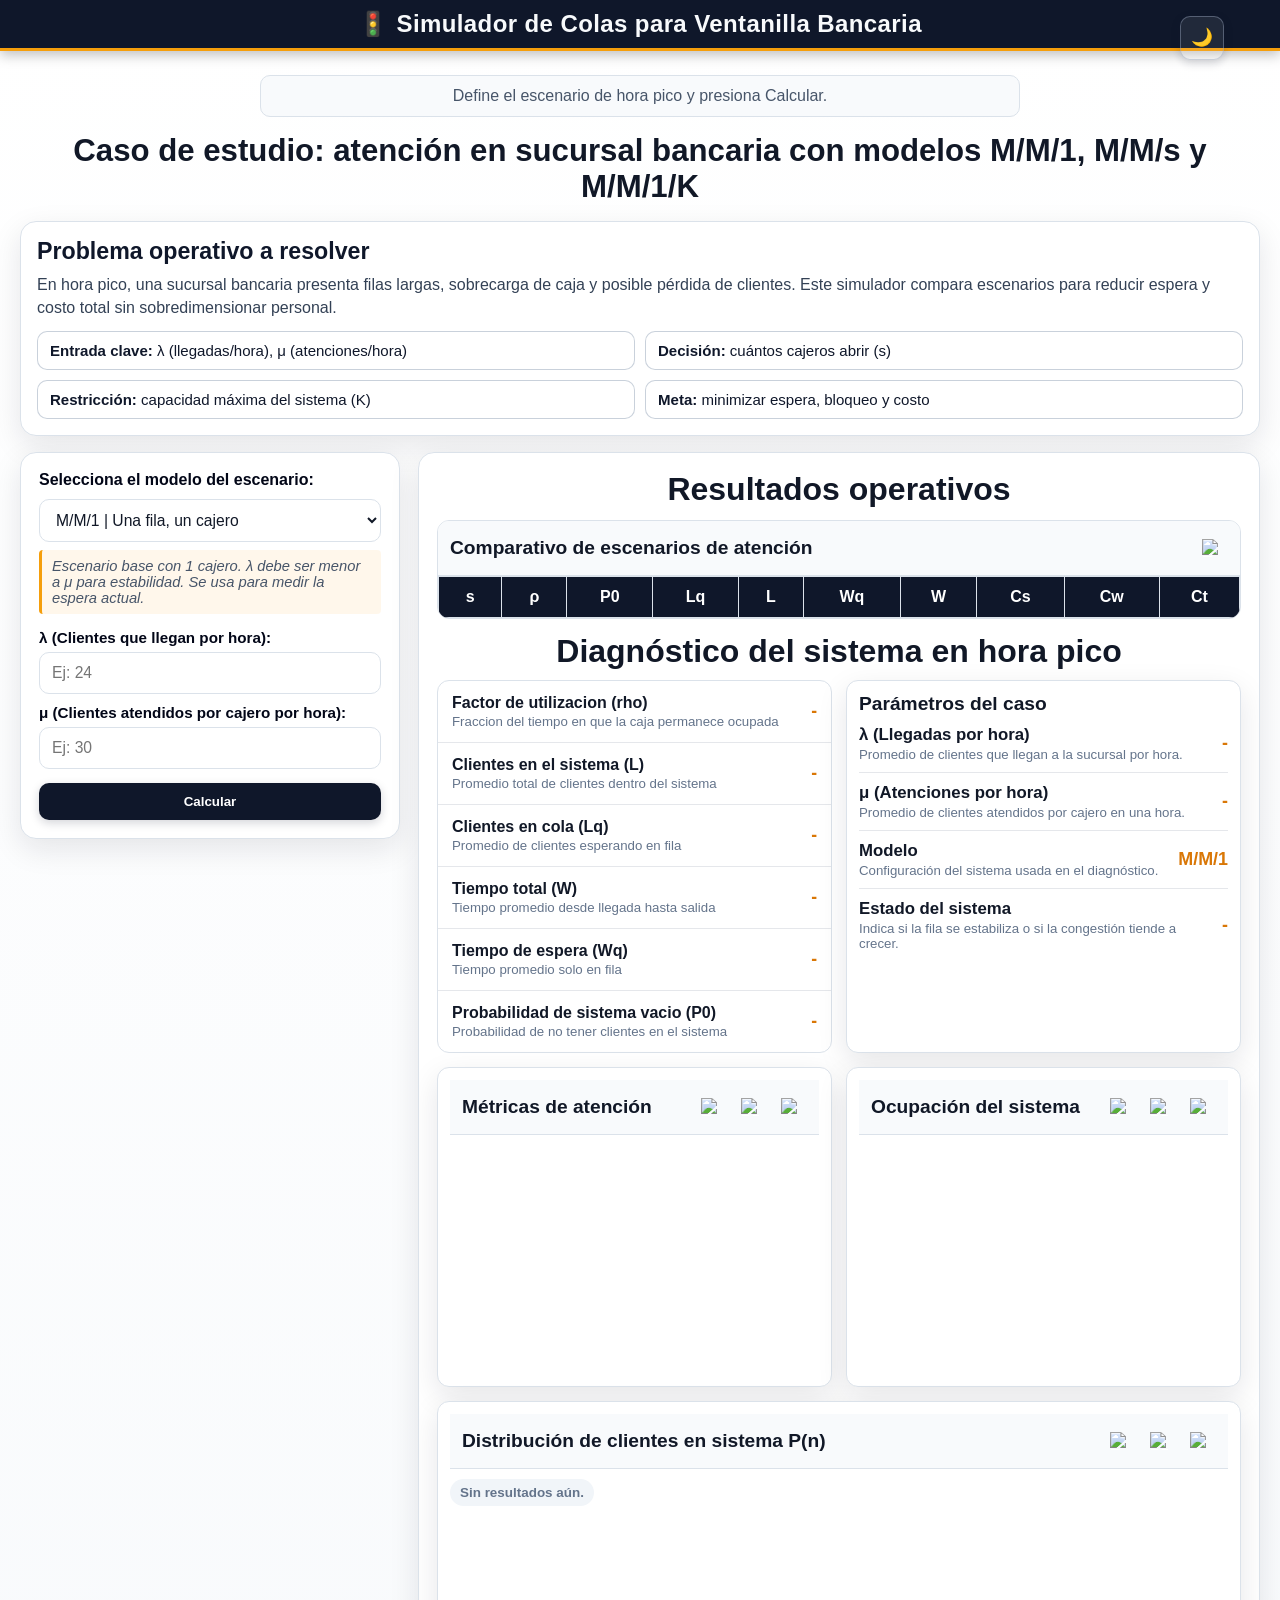
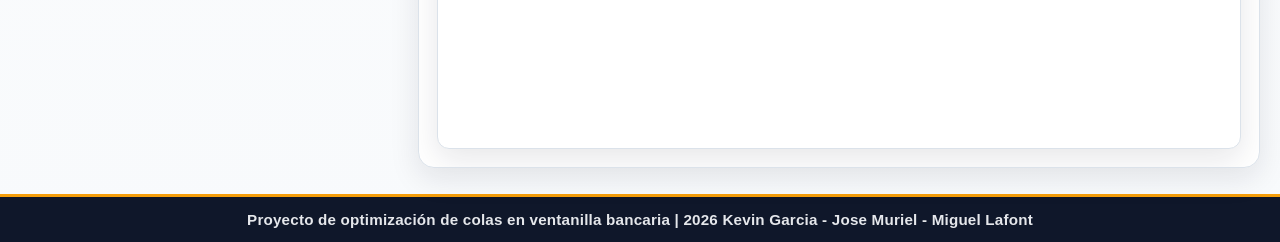
==== commit f0dc82cd: "Add Miguel Lafont to footer" ====
--- a/docs/index.html
+++ b/docs/index.html
@@ -211,7 +211,7 @@
 </div>
 
 <footer class="footer">
-    <p>Proyecto de optimizaci&oacute;n de colas en ventanilla bancaria | 2026 Kevin Garcia - Jose Muriel</p>
+    <p>Proyecto de optimizaci&oacute;n de colas en ventanilla bancaria | 2026 Kevin Garcia - Jose Muriel - Miguel Lafont</p>
 </footer>
 
 <div id="loadingOverlay" class="loading-overlay" aria-hidden="true">
--- a/docs/style.css
+++ b/docs/style.css
@@ -193,6 +193,54 @@
     box-shadow: var(--shadow);
 }
 
+.section-card.contexto-banner {
+    background: var(--surface);
+    color: #111827;
+    border-color: var(--line);
+}
+
+.section-card.contexto-banner h2 {
+    color: #0f172a;
+}
+
+.section-card.contexto-banner p {
+    color: #334155;
+}
+
+.section-card.contexto-banner .contexto-item {
+    color: #0f172a;
+    background: rgba(255, 255, 255, 0.7);
+    border-color: rgba(148, 163, 184, 0.5);
+}
+
+.section-card.contexto-banner .contexto-item strong {
+    color: #0f172a;
+}
+
+body[data-theme="dark"] .section-card.contexto-banner {
+    background: linear-gradient(135deg, #0f172a 0%, #1e293b 60%, #334155 100%);
+    color: #f8fafc;
+    border-color: rgba(245, 158, 11, 0.45);
+}
+
+body[data-theme="dark"] .section-card.contexto-banner h2 {
+    color: #ffffff;
+}
+
+body[data-theme="dark"] .section-card.contexto-banner p {
+    color: #e2e8f0;
+}
+
+body[data-theme="dark"] .section-card.contexto-banner .contexto-item {
+    color: #f1f5f9;
+    background: rgba(248, 250, 252, 0.12);
+    border-color: rgba(148, 163, 184, 0.45);
+}
+
+body[data-theme="dark"] .section-card.contexto-banner .contexto-item strong {
+    color: #ffffff;
+}
+
 .card,
 .resultados,
 .contexto-banner {
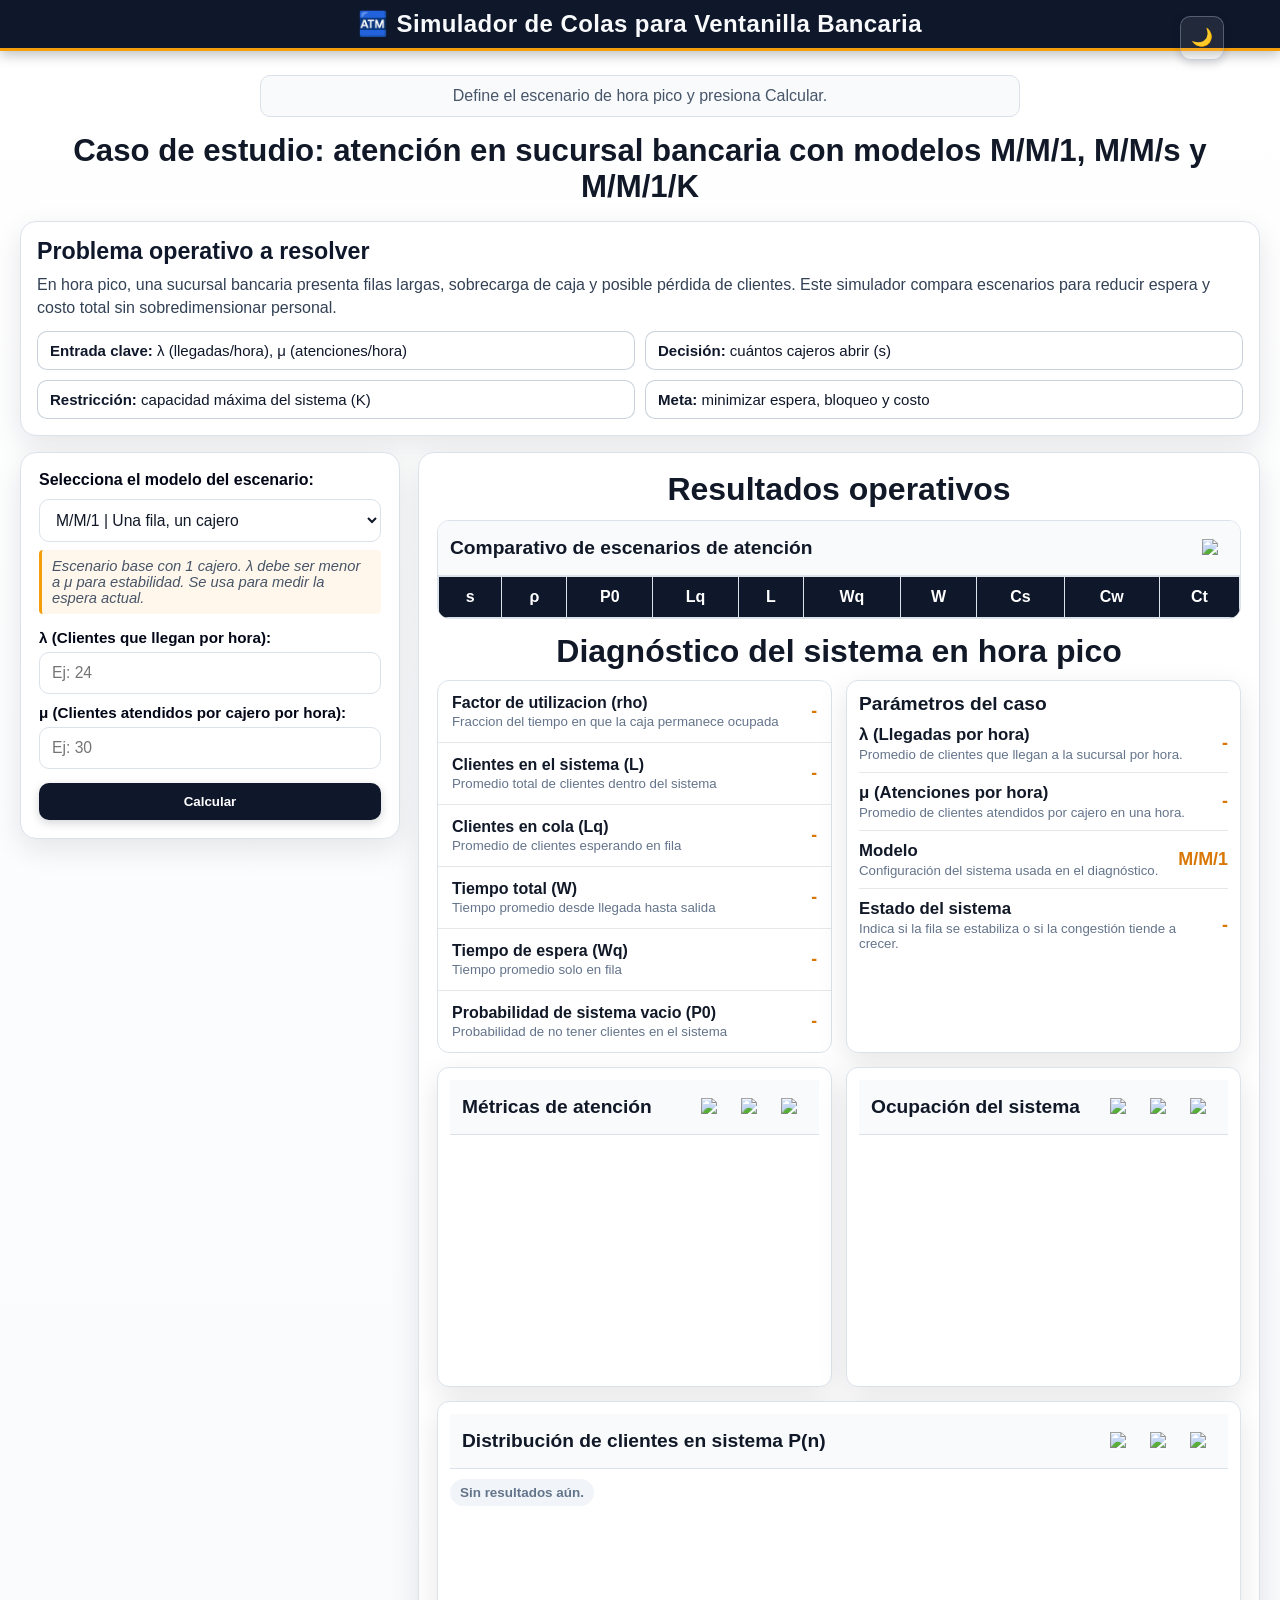
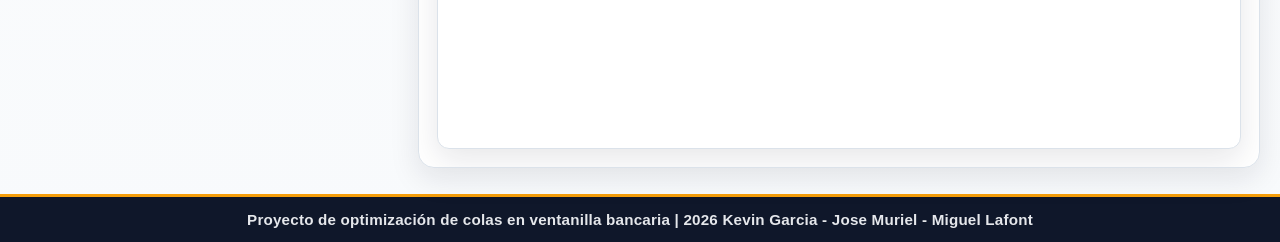
==== commit a88599ff: "Change emoji from traffic light to bank building" ====
--- a/docs/index.html
+++ b/docs/index.html
@@ -15,7 +15,7 @@
 
 <nav class="navbar">
     <div class="navbar-inner">
-        <div class="navbar-title"><span class="nav-icon" aria-hidden="true">&#128678;</span> Simulador de Colas para Ventanilla Bancaria</div>
+        <div class="navbar-title"><span class="nav-icon" aria-hidden="true">&#127975;</span> Simulador de Colas para Ventanilla Bancaria</div>
         <button id="themeToggle" class="theme-toggle" type="button" aria-label="Cambiar tema" title="Cambiar tema">🌙</button>
     </div>
 </nav>
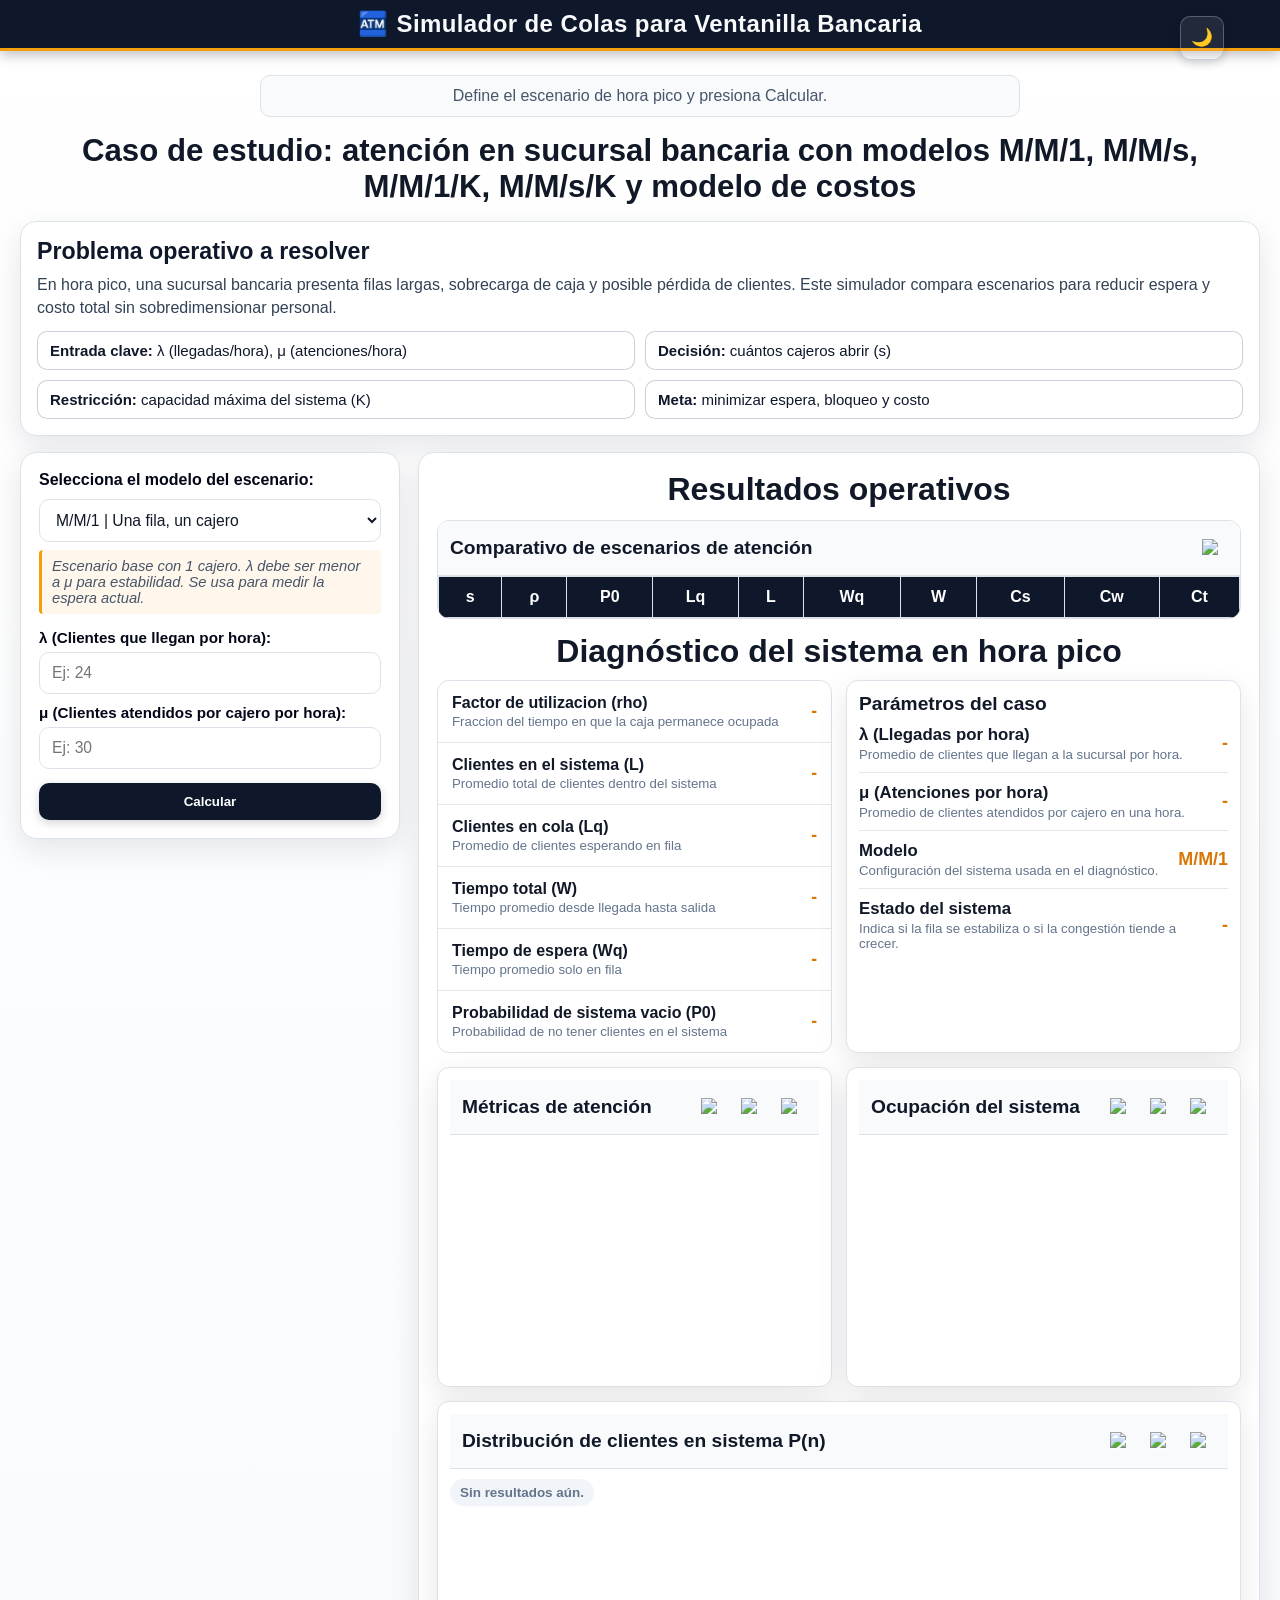
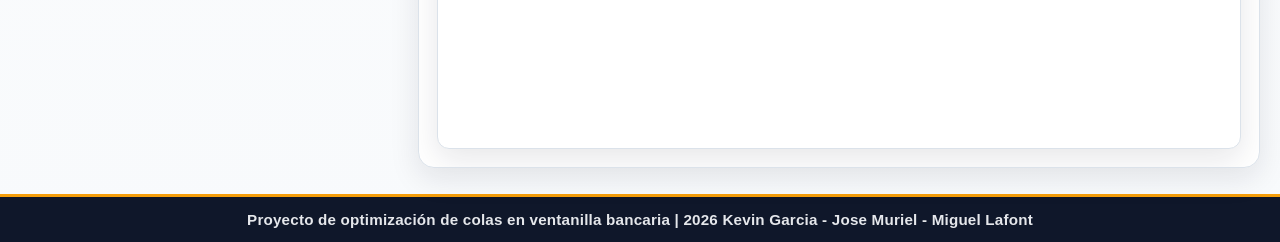
==== commit b0b9b707: "Agregar modelos M/M/s/K y costos en backend y frontend" ====
--- a/docs/index.html
+++ b/docs/index.html
@@ -4,7 +4,7 @@
 <meta charset="UTF-8">
 <meta name="viewport" content="width=device-width, initial-scale=1.0">
 <title>Simulador de Colas para Ventanilla Bancaria</title>
-<link rel="icon" type="image/svg+xml" href="data:image/svg+xml,%3Csvg xmlns='http://www.w3.org/2000/svg' viewBox='0 0 100 100'%3E%3Ctext y='0.9em' font-size='90'%3E%F0%9F%9A%A6%3C/text%3E%3C/svg%3E">
+<link rel="icon" type="image/svg+xml" href="data:image/svg+xml,%3Csvg xmlns='http://www.w3.org/2000/svg' viewBox='0 0 100 100'%3E%3Ctext y='0.9em' font-size='90'%3E%F0%9F%8F%A6%3C/text%3E%3C/svg%3E">
 
 <link rel="stylesheet" href="style.css">
 <script src="https://cdn.jsdelivr.net/npm/chart.js"></script>
@@ -23,7 +23,7 @@
 <div class="main">
 
     <p id="estado" class="estado">Define el escenario de hora pico y presiona Calcular.</p>
-    <p class="sub">Caso de estudio: atenci&oacute;n en sucursal bancaria con modelos M/M/1, M/M/s y M/M/1/K</p>
+    <p class="sub">Caso de estudio: atenci&oacute;n en sucursal bancaria con modelos M/M/1, M/M/s, M/M/1/K, M/M/s/K y modelo de costos</p>
 
     <section class="contexto-banner section-card">
         <h2>Problema operativo a resolver</h2>
@@ -50,6 +50,8 @@
                 <option value="mm1">M/M/1 | Una fila, un cajero</option>
                 <option value="mms">M/M/s | Una fila, varios cajeros</option>
                 <option value="mm1k">M/M/1/K | Una fila, un cajero, aforo limitado</option>
+                <option value="mmsk">M/M/s/K | Varios cajeros con aforo limitado</option>
+                <option value="costos">Modelo de costos | Optimizaci&oacute;n econ&oacute;mica</option>
             </select>
             <p id="modelo-desc" class="modelo-desc"></p>
         </div>
